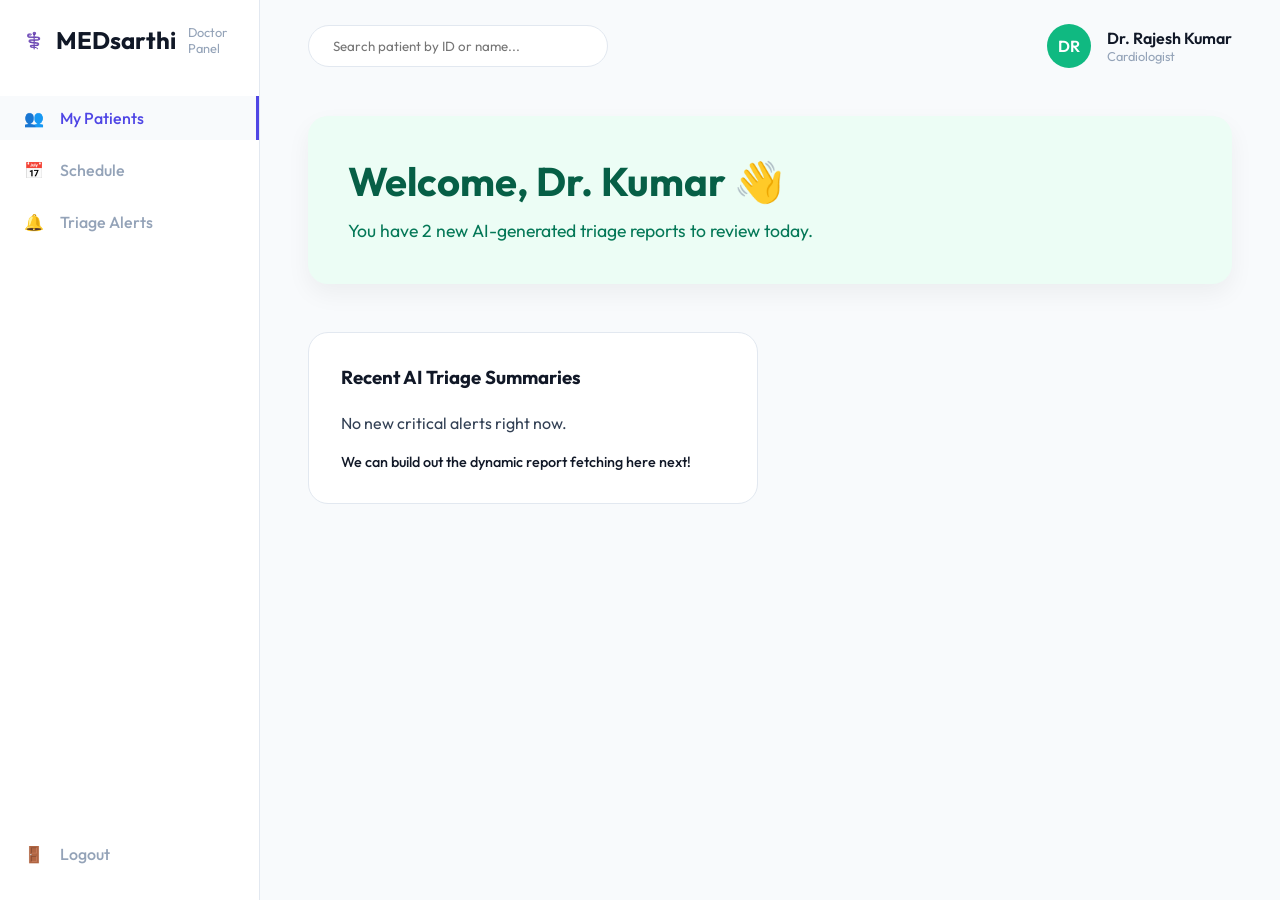
==== static/doctor-dashboard.html @ 3fc95181 "Add premium Login page with Patient and Doctor gateways" ====
<!DOCTYPE html>
<html lang="en">

<head>
    <meta charset="UTF-8">
    <meta name="viewport" content="width=device-width, initial-scale=1.0">
    <title>MEDsarthi - Doctor Portal</title>
    <link href="https://fonts.googleapis.com/css2?family=Outfit:wght@300;400;500;600;700&display=swap" rel="stylesheet">
    <link rel="stylesheet" href="style.css">
</head>

<body>
    <div class="dashboard-container">
        <!-- Sidebar -->
        <aside class="sidebar">
            <div class="logo-area">
                <span class="icon">⚕️</span>
                <h2>MEDsarthi</h2>
                <span style="font-size:0.8rem; color:var(--text-muted);">Doctor Panel</span>
            </div>
            <nav class="nav-menu">
                <a href="#" class="nav-item active"><span class="icon">👥</span> My Patients</a>
                <a href="#" class="nav-item"><span class="icon">📅</span> Schedule</a>
                <a href="#" class="nav-item"><span class="icon">🔔</span> Triage Alerts</a>
            </nav>
            <div class="logout-btn">
                <a href="index.html" class="nav-item"><span class="icon">🚪</span> Logout</a>
            </div>
        </aside>

        <!-- Main Content -->
        <main class="main-content">
            <header class="top-header">
                <div class="search-bar">
                    <input type="text" placeholder="Search patient by ID or name...">
                </div>
                <div class="user-profile">
                    <div class="avatar" style="background:#10B981;">DR</div>
                    <div class="user-details">
                        <span class="name">Dr. Rajesh Kumar</span>
                        <span class="id">Cardiologist</span>
                    </div>
                </div>
            </header>

            <section class="welcome-section" style="background-color: #ECFDF5;">
                <div class="welcome-text">
                    <h1 style="color: #065F46;">Welcome, Dr. Kumar 👋</h1>
                    <p style="color: #047857;">You have 2 new AI-generated triage reports to review today.</p>
                </div>
            </section>

            <section class="cards-grid">
                <div class="card">
                    <h3>Recent AI Triage Summaries</h3>
                    <p>No new critical alerts right now.</p>
                    <br>
                    <p class="status-text">We can build out the dynamic report fetching here next!</p>
                </div>
            </section>
        </main>
    </div>
</body>

</html>
---- static/style.css ----
:root {
    --primary: #111827;
    --secondary: #4F46E5;
    --accent: #22D3EE;
    --bg-color: #F8FAFC;
    --sidebar-bg: #FFFFFF;
    --card-bg: #FFFFFF;
    --text-color: #334155;
    --text-muted: #94A3B8;
    --border-color: #E2E8F0;
}

* {
    margin: 0;
    padding: 0;
    box-sizing: border-box;
}

body {
    font-family: 'Outfit', sans-serif;
    background-color: var(--bg-color);
    color: var(--text-color);
}

.dashboard-container {
    display: flex;
    min-height: 100vh;
}

/* Sidebar */
.sidebar {
    width: 260px;
    background: var(--sidebar-bg);
    border-right: 1px solid var(--border-color);
    display: flex;
    flex-direction: column;
    padding: 24px 0;
}

.logo-area {
    display: flex;
    align-items: center;
    gap: 12px;
    padding: 0 24px;
    margin-bottom: 40px;
}

.logo-area h2 {
    color: var(--primary);
    font-weight: 700;
}

.nav-menu {
    display: flex;
    flex-direction: column;
    gap: 8px;
    flex-grow: 1;
}

.nav-item {
    text-decoration: none;
    color: var(--text-muted);
    padding: 12px 24px;
    display: flex;
    align-items: center;
    gap: 16px;
    font-weight: 500;
    transition: all 0.3s ease;
}

.nav-item:hover,
.nav-item.active {
    background-color: var(--bg-color);
    color: var(--secondary);
    border-right: 3px solid var(--secondary);
}

/* Main Content */
.main-content {
    flex: 1;
    padding: 24px 48px;
}

.top-header {
    display: flex;
    justify-content: space-between;
    align-items: center;
    margin-bottom: 48px;
}

.search-bar input {
    padding: 12px 24px;
    border-radius: 99px;
    border: 1px solid var(--border-color);
    width: 300px;
    outline: none;
    font-family: inherit;
    transition: box-shadow 0.3s ease;
}

.search-bar input:focus {
    box-shadow: 0 0 0 2px rgba(79, 70, 229, 0.2);
    border-color: var(--secondary);
}

.user-profile {
    display: flex;
    align-items: center;
    gap: 16px;
}

.avatar {
    width: 44px;
    height: 44px;
    background-color: var(--secondary);
    color: white;
    border-radius: 50%;
    display: flex;
    justify-content: center;
    align-items: center;
    font-weight: 600;
}

.user-details {
    display: flex;
    flex-direction: column;
}

.user-details .name {
    font-weight: 600;
    color: var(--primary);
}

.user-details .id {
    font-size: 0.8rem;
    color: var(--text-muted);
}

/* Welcome Section */
.welcome-section {
    display: flex;
    justify-content: space-between;
    align-items: center;
    margin-bottom: 48px;
    background-color: #E0E7FF;
    padding: 40px;
    border-radius: 20px;
    box-shadow: 0 10px 25px rgba(0, 0, 0, 0.05);
}

.welcome-text h1 {
    font-size: 2.5rem;
    color: var(--primary);
    margin-bottom: 12px;
}

.welcome-text p {
    color: #4338CA;
    font-size: 1.1rem;
    max-width: 500px;
    line-height: 1.5;
}

/* AI Button */
.ai-agent-card {
    display: flex;
    flex-direction: column;
    align-items: center;
    gap: 12px;
}

.vapi-button {
    background: linear-gradient(135deg, var(--secondary), #818CF8);
    color: white;
    border: none;
    padding: 16px 32px;
    border-radius: 99px;
    font-size: 1.1rem;
    font-weight: 600;
    font-family: inherit;
    cursor: pointer;
    display: flex;
    align-items: center;
    gap: 12px;
    box-shadow: 0 4px 15px rgba(79, 70, 229, 0.4);
    transition: transform 0.2s ease, box-shadow 0.2s ease;
}

.vapi-button:hover {
    transform: translateY(-2px);
    box-shadow: 0 6px 20px rgba(79, 70, 229, 0.6);
}

.vapi-button.active {
    background: #EF4444;
    /* Red for Stop */
    box-shadow: 0 4px 15px rgba(239, 68, 68, 0.4);
    animation: pulse 1.5s infinite;
}

@keyframes pulse {
    0% {
        box-shadow: 0 0 0 0 rgba(239, 68, 68, 0.7);
    }

    70% {
        box-shadow: 0 0 0 15px rgba(239, 68, 68, 0);
    }

    100% {
        box-shadow: 0 0 0 0 rgba(239, 68, 68, 0);
    }
}

.status-text {
    font-size: 0.9rem;
    color: var(--primary);
    font-weight: 500;
}

/* Grid Cards */
.cards-grid {
    display: grid;
    grid-template-columns: repeat(2, 1fr);
    gap: 24px;
}

.card {
    background: var(--card-bg);
    padding: 32px;
    border-radius: 20px;
    border: 1px solid var(--border-color);
}

.card h3 {
    margin-bottom: 24px;
    color: var(--primary);
}

.dark-card {
    background: var(--primary);
    color: white;
    border: none;
}

.dark-card h3 {
    color: white;
}

/* Vitals */
.vitals-list {
    display: flex;
    flex-direction: column;
    gap: 16px;
}

.vital-item {
    display: flex;
    justify-content: space-between;
    align-items: center;
    border-bottom: 1px solid var(--border-color);
    padding-bottom: 16px;
}

.vital-item .label {
    color: var(--text-muted);
}

.vital-item .value {
    font-weight: 600;
    color: var(--primary);
}

.vital-item .value.warning {
    color: #EF4444;
}

/* Report */
.report-box {
    display: flex;
    align-items: center;
    gap: 16px;
    margin-bottom: 24px;
    background: rgba(255, 255, 255, 0.1);
    padding: 16px;
    border-radius: 12px;
}

.report-icon {
    font-size: 2rem;
}

.report-details h4 {
    margin-bottom: 4px;
}

.report-details .date {
    font-size: 0.8rem;
    color: #94A3B8;
}

.action-btn-outline {
    background: transparent;
    border: 1px solid rgba(255, 255, 255, 0.3);
    color: white;
    padding: 12px 24px;
    border-radius: 8px;
    font-family: inherit;
    font-weight: 500;
    cursor: pointer;
    transition: background 0.3s ease;
    width: 100%;
}

.action-btn-outline:hover {
    background: rgba(255, 255, 255, 0.1);
}

/* Login Page Specific Styles */
.login-body {
    display: flex;
    justify-content: center;
    align-items: center;
    min-height: 100vh;
    background: linear-gradient(135deg, #F0F4FF, #E0E7FF);
}

.login-container {
    background: #ffffff;
    padding: 60px 48px;
    border-radius: 24px;
    box-shadow: 0 25px 50px -12px rgba(0, 0, 0, 0.1);
    width: 100%;
    max-width: 450px;
    text-align: center;
}

.login-header {
    margin-bottom: 40px;
}

.login-header .logo-icon {
    font-size: 3.5rem;
    display: block;
    margin-bottom: 12px;
}

.login-header h1 {
    font-size: 2rem;
    color: var(--primary);
    margin-bottom: 8px;
}

.login-header p {
    color: var(--text-muted);
}

.tab-container {
    display: flex;
    justify-content: space-around;
    background: #F1F5F9;
    border-radius: 99px;
    padding: 6px;
    margin-bottom: 30px;
}

.tab-btn {
    border: none;
    background: transparent;
    padding: 12px 24px;
    border-radius: 99px;
    font-weight: 600;
    font-size: 0.95rem;
    color: var(--text-muted);
    cursor: pointer;
    transition: all 0.3s;
    flex: 1;
}

.tab-btn.active {
    background: #ffffff;
    color: var(--secondary);
    box-shadow: 0 4px 6px -1px rgba(0, 0, 0, 0.05);
}

.login-form {
    display: none;
    flex-direction: column;
    text-align: left;
}

.login-form.active-form {
    display: flex;
    animation: fadeIn 0.4s ease-out;
}

@keyframes fadeIn {
    from {
        opacity: 0;
        transform: translateY(10px);
    }

    to {
        opacity: 1;
        transform: translateY(0);
    }
}

.input-group {
    margin-bottom: 20px;
}

.input-group label {
    display: block;
    font-size: 0.9rem;
    font-weight: 600;
    color: var(--primary);
    margin-bottom: 8px;
}

.input-group input {
    width: 100%;
    padding: 14px 16px;
    border: 1px solid var(--border-color);
    border-radius: 12px;
    font-family: inherit;
    font-size: 1rem;
    transition: border 0.3s;
    outline: none;
}

.input-group input:focus {
    border-color: var(--secondary);
}

.submit-btn {
    background: var(--secondary);
    color: white;
    padding: 16px;
    border: none;
    border-radius: 12px;
    font-size: 1.1rem;
    font-weight: 600;
    font-family: inherit;
    cursor: pointer;
    margin-top: 12px;
    transition: transform 0.2s, background 0.3s;
}

.submit-btn:hover {
    transform: translateY(-2px);
    background: #4338CA;
}

.doctor-btn {
    background: #10B981;
}

.doctor-btn:hover {
    background: #059669;
}
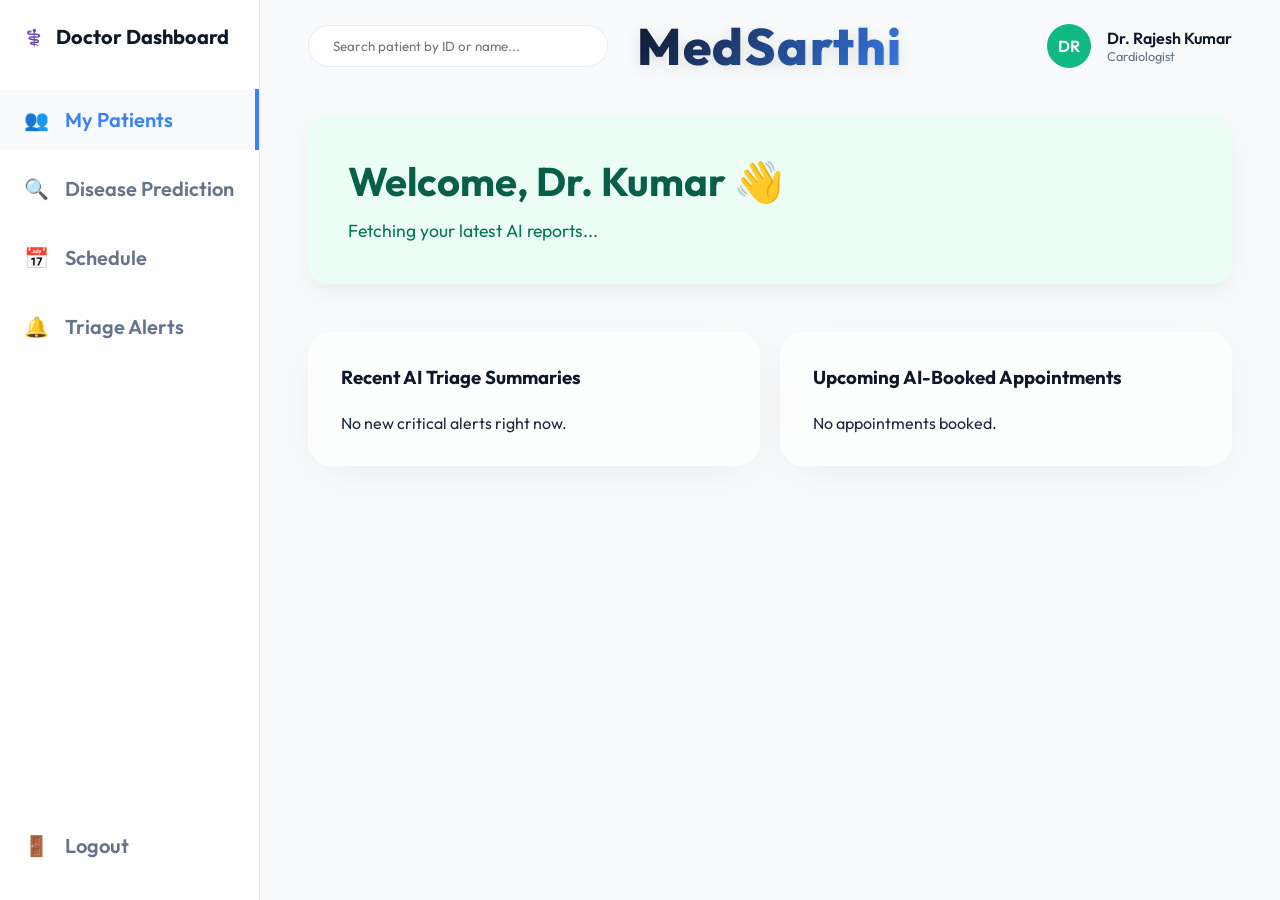
==== commit f23b7a00: "feat: complete MedSarthi Codecure Hackathon setup, UI scaling, & ML models" ====
--- a/static/doctor-dashboard.html
+++ b/static/doctor-dashboard.html
@@ -4,7 +4,7 @@
 <head>
     <meta charset="UTF-8">
     <meta name="viewport" content="width=device-width, initial-scale=1.0">
-    <title>MEDsarthi - Doctor Portal</title>
+    <title>MedSarthi - Doctor Portal</title>
     <link href="https://fonts.googleapis.com/css2?family=Outfit:wght@300;400;500;600;700&display=swap" rel="stylesheet">
     <link rel="stylesheet" href="style.css">
 </head>
@@ -15,11 +15,11 @@
         <aside class="sidebar">
             <div class="logo-area">
                 <span class="icon">⚕️</span>
-                <h2>MEDsarthi</h2>
-                <span style="font-size:0.8rem; color:var(--text-muted);">Doctor Panel</span>
+                <h2 style="font-size: 1.25rem;">Doctor Dashboard</h2>
             </div>
             <nav class="nav-menu">
-                <a href="#" class="nav-item active"><span class="icon">👥</span> My Patients</a>
+                <a href="doctor-dashboard.html" class="nav-item active"><span class="icon">👥</span> My Patients</a>
+                <a href="diagnostics.html" class="nav-item"><span class="icon">🔍</span> Disease Prediction</a>
                 <a href="#" class="nav-item"><span class="icon">📅</span> Schedule</a>
                 <a href="#" class="nav-item"><span class="icon">🔔</span> Triage Alerts</a>
             </nav>
@@ -30,9 +30,13 @@
 
         <!-- Main Content -->
         <main class="main-content">
-            <header class="top-header">
+            <header class="top-header" style="position: relative;">
                 <div class="search-bar">
                     <input type="text" placeholder="Search patient by ID or name...">
+                </div>
+                <div
+                    style="position: absolute; left: 50%; transform: translateX(-50%); font-size: 3.2rem; font-weight: 800; font-family: 'Inter', 'Outfit', sans-serif; letter-spacing: 1.5px; background: linear-gradient(135deg, var(--primary), var(--secondary)); background-clip: text; -webkit-background-clip: text; -webkit-text-fill-color: transparent; text-shadow: 0 4px 15px rgba(0,0,0,0.1);">
+                    MedSarthi
                 </div>
                 <div class="user-profile">
                     <div class="avatar" style="background:#10B981;">DR</div>
@@ -46,20 +50,80 @@
             <section class="welcome-section" style="background-color: #ECFDF5;">
                 <div class="welcome-text">
                     <h1 style="color: #065F46;">Welcome, Dr. Kumar 👋</h1>
-                    <p style="color: #047857;">You have 2 new AI-generated triage reports to review today.</p>
+                    <p style="color: #047857;" id="welcome-subtext">Fetching your latest AI reports...</p>
                 </div>
             </section>
 
-            <section class="cards-grid">
-                <div class="card">
+            <section class="cards-grid" id="dashboard-content" style="display: flex; gap: 20px; flex-wrap: wrap;">
+                <div class="card" style="flex: 1; min-width: 300px;">
                     <h3>Recent AI Triage Summaries</h3>
-                    <p>No new critical alerts right now.</p>
-                    <br>
-                    <p class="status-text">We can build out the dynamic report fetching here next!</p>
+                    <div id="triage-list" style="margin-top: 15px;">
+                        <p>No new critical alerts right now.</p>
+                    </div>
+                </div>
+                <div class="card" style="flex: 1; min-width: 300px;">
+                    <h3>Upcoming AI-Booked Appointments</h3>
+                    <div id="appointment-list" style="margin-top: 15px;">
+                        <p>No appointments booked.</p>
+                    </div>
                 </div>
             </section>
         </main>
     </div>
+
+    <script>
+        document.addEventListener("DOMContentLoaded", async () => {
+            try {
+                const res = await fetch('/api/doctor-dashboard-data');
+                const data = await res.json();
+
+                let reportCount = data.reports.length;
+                let apptCount = data.appointments.length;
+
+                document.getElementById('welcome-subtext').innerText =
+                    `You have ${reportCount} new triage summary and ${apptCount} new appointments.`;
+
+                // Render reports
+                if (reportCount > 0) {
+                    let reportsHtml = '';
+                    data.reports.forEach(r => {
+                        reportsHtml += `
+                            <div style="background: white; padding: 15px; border-radius: 8px; margin-bottom: 10px; border-left: 4px solid var(--primary);">
+                                <h4 style="margin: 0; color: #1E293B;">${r.patient_name} <span style="font-size: 0.8rem; color: #64748B;">(${r.regtn_no})</span></h4>
+                                <p style="font-size: 0.9rem; margin: 8px 0; color: #DC2626; font-weight: bold;">Symptoms: ${r.symptoms}</p>
+                                <p style="font-size: 0.85rem; color: #334155;"><b>AI Analysis:</b> ${r.analysis}</p>
+                            </div>
+                        `;
+                    });
+                    document.getElementById('triage-list').innerHTML = reportsHtml;
+                }
+
+                // Render appointments
+                if (apptCount > 0) {
+                    let apptHtml = '';
+                    data.appointments.forEach(a => {
+                        let isUrgent = a.status === 'Urgent';
+                        let borderCol = isUrgent ? '#EF4444' : '#10B981';
+                        let txtCol = isUrgent ? '#EF4444' : '#10B981';
+
+                        apptHtml += `
+                            <div style="background: white; padding: 15px; border-radius: 8px; margin-bottom: 10px; border-left: 4px solid ${borderCol};">
+                                <div style="display: flex; justify-content: space-between; align-items: center;">
+                                    <h4 style="margin: 0; color: #1E293B;">${a.patient_name}</h4>
+                                    <span style="background: ${isUrgent ? '#FEE2E2' : '#D1FAE5'}; color: ${txtCol}; padding: 3px 8px; border-radius: 4px; font-size: 0.75rem; font-weight: bold;">${a.status}</span>
+                                </div>
+                                <p style="font-size: 0.9rem; margin: 8px 0; color: #475569;">📅 ${a.date} at ⏰ ${a.time}</p>
+                            </div>
+                        `;
+                    });
+                    document.getElementById('appointment-list').innerHTML = apptHtml;
+                }
+            } catch (e) {
+                console.error("Error loading dashboard data", e);
+            }
+        });
+    </script>
+
 </body>
 
 </html>
--- a/static/style.css
+++ b/static/style.css
@@ -1,13 +1,15 @@
 :root {
-    --primary: #111827;
-    --secondary: #4F46E5;
-    --accent: #22D3EE;
+    --primary: #0F172A;
+    --secondary: #3B82F6;
+    --secondary-hover: #2563EB;
+    --accent: #10B981;
     --bg-color: #F8FAFC;
     --sidebar-bg: #FFFFFF;
-    --card-bg: #FFFFFF;
-    --text-color: #334155;
-    --text-muted: #94A3B8;
-    --border-color: #E2E8F0;
+    --card-bg: rgba(255, 255, 255, 0.7);
+    --text-color: #1E293B;
+    --text-muted: #64748B;
+    --border-color: rgba(226, 232, 240, 0.8);
+    --glass-shadow: 0 10px 40px -10px rgba(0, 0, 0, 0.08);
 }
 
 * {
@@ -20,6 +22,21 @@
     font-family: 'Outfit', sans-serif;
     background-color: var(--bg-color);
     color: var(--text-color);
+}
+
+.medsarthi-logo-text {
+    font-size: 3.2rem !important;
+    font-weight: 800;
+    font-family: 'Outfit', sans-serif;
+    letter-spacing: 1.5px !important;
+    background: linear-gradient(90deg, var(--primary), var(--secondary));
+    background-clip: text;
+    -webkit-background-clip: text;
+    -webkit-text-fill-color: transparent;
+    text-shadow: 0 4px 15px rgba(0, 0, 0, 0.1);
+    display: inline-block;
+    margin: 0;
+    padding: 0;
 }
 
 .dashboard-container {
@@ -60,11 +77,12 @@
 .nav-item {
     text-decoration: none;
     color: var(--text-muted);
-    padding: 12px 24px;
+    padding: 18px 24px;
     display: flex;
     align-items: center;
     gap: 16px;
-    font-weight: 500;
+    font-size: 1.25rem;
+    font-weight: 600;
     transition: all 0.3s ease;
 }
 
@@ -72,7 +90,7 @@
 .nav-item.active {
     background-color: var(--bg-color);
     color: var(--secondary);
-    border-right: 3px solid var(--secondary);
+    border-right: 4px solid var(--secondary);
 }
 
 /* Main Content */
@@ -157,7 +175,7 @@
 .welcome-text p {
     color: #4338CA;
     font-size: 1.1rem;
-    max-width: 500px;
+    max-width: 100%;
     line-height: 1.5;
 }
 
@@ -170,20 +188,34 @@
 }
 
 .vapi-button {
-    background: linear-gradient(135deg, var(--secondary), #818CF8);
+    background: linear-gradient(135deg, var(--secondary), var(--secondary-hover));
     color: white;
     border: none;
-    padding: 16px 32px;
+    padding: 20px 48px;
     border-radius: 99px;
-    font-size: 1.1rem;
+    font-size: 1.6rem;
     font-weight: 600;
     font-family: inherit;
     cursor: pointer;
     display: flex;
-    align-items: center;
-    gap: 12px;
-    box-shadow: 0 4px 15px rgba(79, 70, 229, 0.4);
-    transition: transform 0.2s ease, box-shadow 0.2s ease;
+    justify-content: center;
+    align-items: center;
+    gap: 16px;
+    box-shadow: 0 10px 25px rgba(59, 130, 246, 0.3);
+    transition: all 0.5s cubic-bezier(0.4, 0, 0.2, 1);
+    height: 85px;
+    min-width: 480px;
+    overflow: hidden;
+}
+
+.vapi-button .btn-text {
+    transition: opacity 0.3s, font-size 0.3s, margin 0.3s, width 0.3s;
+    white-space: nowrap;
+}
+
+.vapi-button .mic-icon {
+    transition: font-size 0.5s, transform 0.5s;
+    font-size: 1.4rem;
 }
 
 .vapi-button:hover {
@@ -192,12 +224,17 @@
 }
 
 .vapi-button.active {
-    background: #EF4444;
-    /* Red for Stop */
-    box-shadow: 0 4px 15px rgba(239, 68, 68, 0.4);
+    background: #EF4444 !important;
+    box-shadow: 0 4px 15px rgba(239, 68, 68, 0.4) !important;
     animation: pulse 1.5s infinite;
 }
 
+.vapi-button.connecting {
+    background: #10B981 !important;
+    box-shadow: 0 4px 15px rgba(16, 185, 129, 0.4) !important;
+}
+
+/* Kept the pulse animation below for active state */
 @keyframes pulse {
     0% {
         box-shadow: 0 0 0 0 rgba(239, 68, 68, 0.7);
@@ -228,8 +265,17 @@
 .card {
     background: var(--card-bg);
     padding: 32px;
-    border-radius: 20px;
-    border: 1px solid var(--border-color);
+    border-radius: 24px;
+    border: 1px solid rgba(255, 255, 255, 0.8);
+    backdrop-filter: blur(16px);
+    -webkit-backdrop-filter: blur(16px);
+    box-shadow: var(--glass-shadow);
+    transition: transform 0.3s ease, box-shadow 0.3s ease;
+}
+
+.card:hover {
+    transform: translateY(-4px);
+    box-shadow: 0 20px 40px -10px rgba(0, 0, 0, 0.12);
 }
 
 .card h3 {
@@ -322,16 +368,22 @@
     justify-content: center;
     align-items: center;
     min-height: 100vh;
-    background: linear-gradient(135deg, #F0F4FF, #E0E7FF);
+    background: linear-gradient(135deg, #F8FAFC 0%, #E2E8F0 100%);
+    background-image: radial-gradient(at 0% 0%, hsla(217, 100%, 94%, 1) 0, transparent 50%),
+        radial-gradient(at 100% 100%, hsla(210, 100%, 94%, 1) 0, transparent 50%);
+    font-family: 'Outfit', sans-serif;
 }
 
 .login-container {
-    background: #ffffff;
-    padding: 60px 48px;
-    border-radius: 24px;
-    box-shadow: 0 25px 50px -12px rgba(0, 0, 0, 0.1);
+    background: rgba(255, 255, 255, 0.85);
+    backdrop-filter: blur(20px);
+    -webkit-backdrop-filter: blur(20px);
+    padding: 50px 48px;
+    border-radius: 32px;
+    border: 1px solid rgba(255, 255, 255, 1);
+    box-shadow: 0 25px 50px -12px rgba(0, 0, 0, 0.1), 0 0 0 1px rgba(255, 255, 255, 0.4) inset;
     width: 100%;
-    max-width: 450px;
+    max-width: 480px;
     text-align: center;
 }
 
@@ -380,7 +432,7 @@
 .tab-btn.active {
     background: #ffffff;
     color: var(--secondary);
-    box-shadow: 0 4px 6px -1px rgba(0, 0, 0, 0.05);
+    box-shadow: 0 4px 10px rgba(0, 0, 0, 0.08);
 }
 
 .login-form {
@@ -420,42 +472,50 @@
 
 .input-group input {
     width: 100%;
-    padding: 14px 16px;
-    border: 1px solid var(--border-color);
-    border-radius: 12px;
+    padding: 16px 20px;
+    border: 1px solid rgba(226, 232, 240, 0.8);
+    border-radius: 16px;
     font-family: inherit;
     font-size: 1rem;
-    transition: border 0.3s;
+    transition: all 0.3s cubic-bezier(0.4, 0, 0.2, 1);
     outline: none;
+    background: rgba(255, 255, 255, 0.8);
+    box-shadow: 0 2px 4px rgba(0, 0, 0, 0.02) inset;
 }
 
 .input-group input:focus {
     border-color: var(--secondary);
+    background: #ffffff;
+    box-shadow: 0 0 0 4px rgba(59, 130, 246, 0.15);
 }
 
 .submit-btn {
-    background: var(--secondary);
+    background: linear-gradient(135deg, var(--secondary), var(--secondary-hover));
     color: white;
-    padding: 16px;
+    padding: 18px;
     border: none;
-    border-radius: 12px;
+    border-radius: 16px;
     font-size: 1.1rem;
     font-weight: 600;
     font-family: inherit;
     cursor: pointer;
-    margin-top: 12px;
-    transition: transform 0.2s, background 0.3s;
+    margin-top: 16px;
+    width: 100%;
+    box-shadow: 0 10px 20px -10px rgba(59, 130, 246, 0.5);
+    transition: transform 0.2s cubic-bezier(0.4, 0, 0.2, 1), box-shadow 0.2s;
 }
 
 .submit-btn:hover {
     transform: translateY(-2px);
-    background: #4338CA;
+    box-shadow: 0 15px 25px -10px rgba(59, 130, 246, 0.6);
 }
 
 .doctor-btn {
-    background: #10B981;
+    background: linear-gradient(135deg, #10B981, #059669);
+    box-shadow: 0 10px 20px -10px rgba(16, 185, 129, 0.5);
 }
 
 .doctor-btn:hover {
-    background: #059669;
+    transform: translateY(-2px);
+    box-shadow: 0 15px 25px -10px rgba(16, 185, 129, 0.6);
 }
